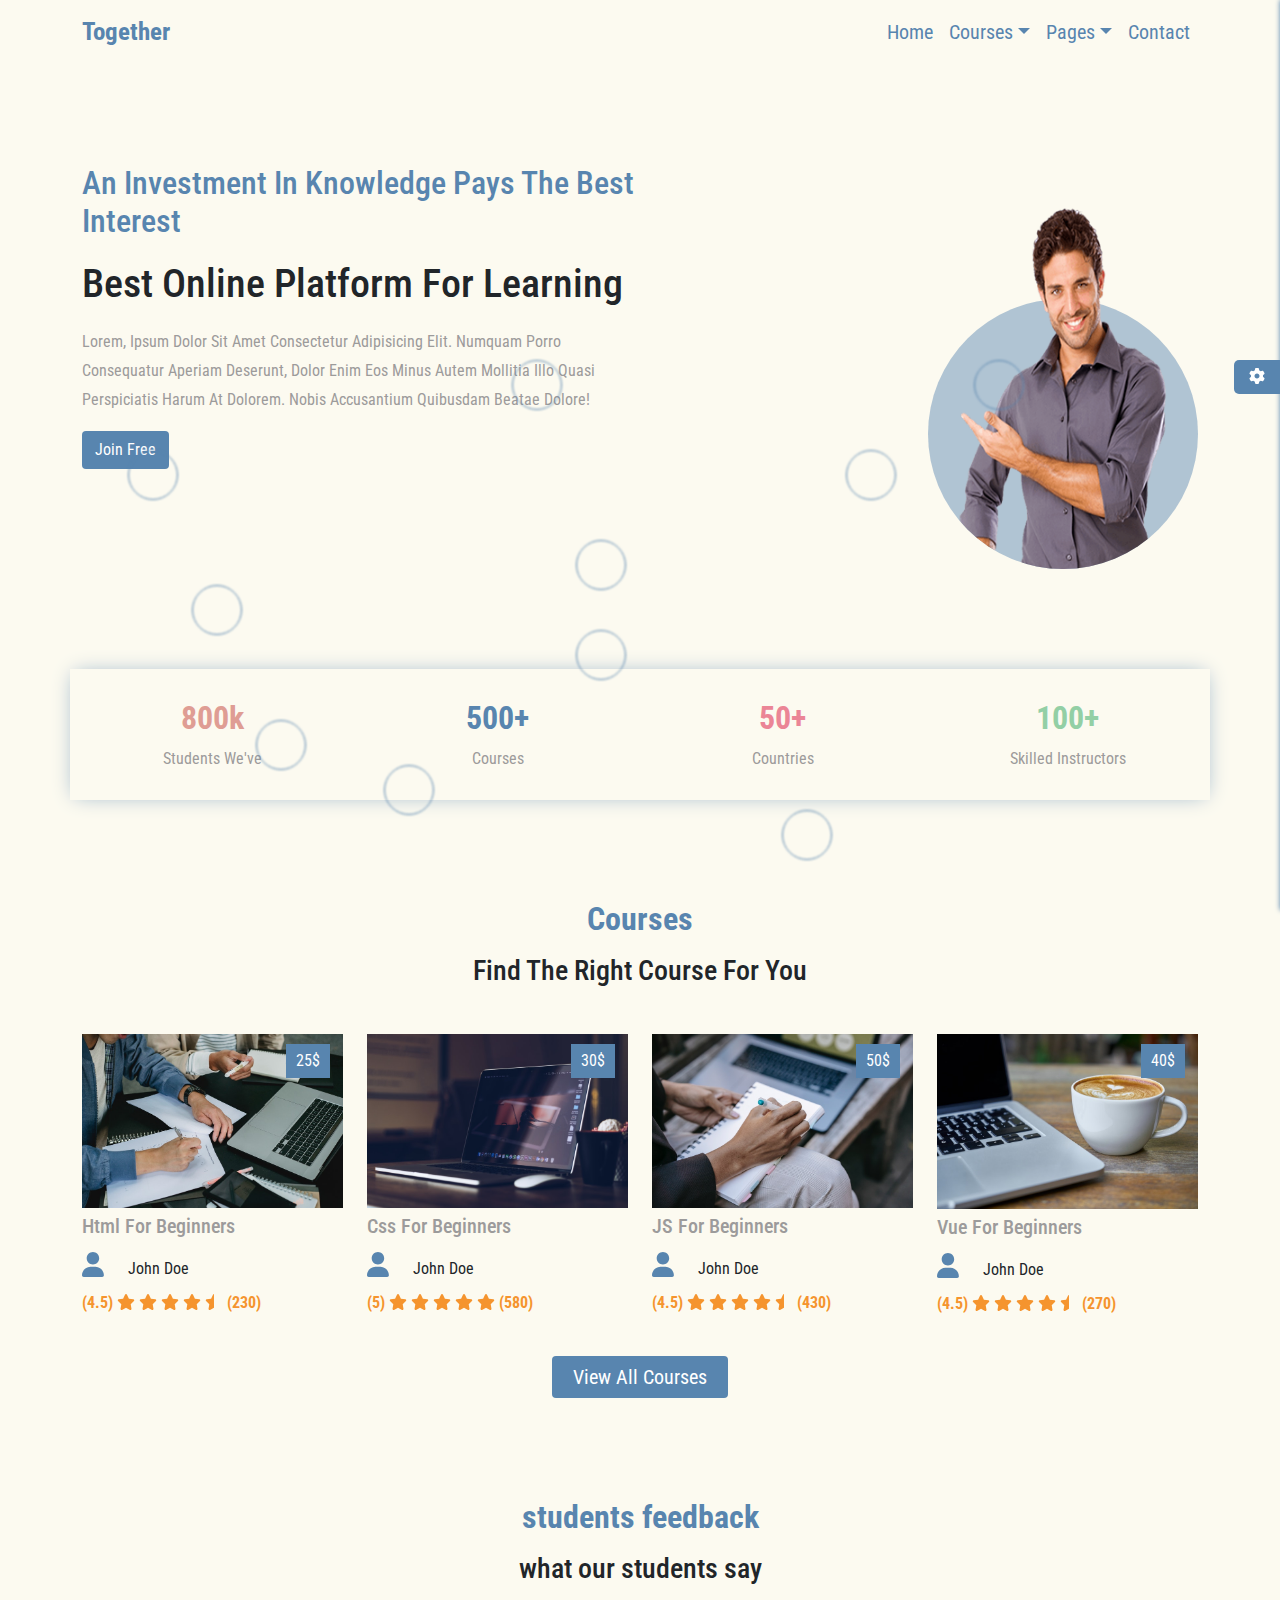
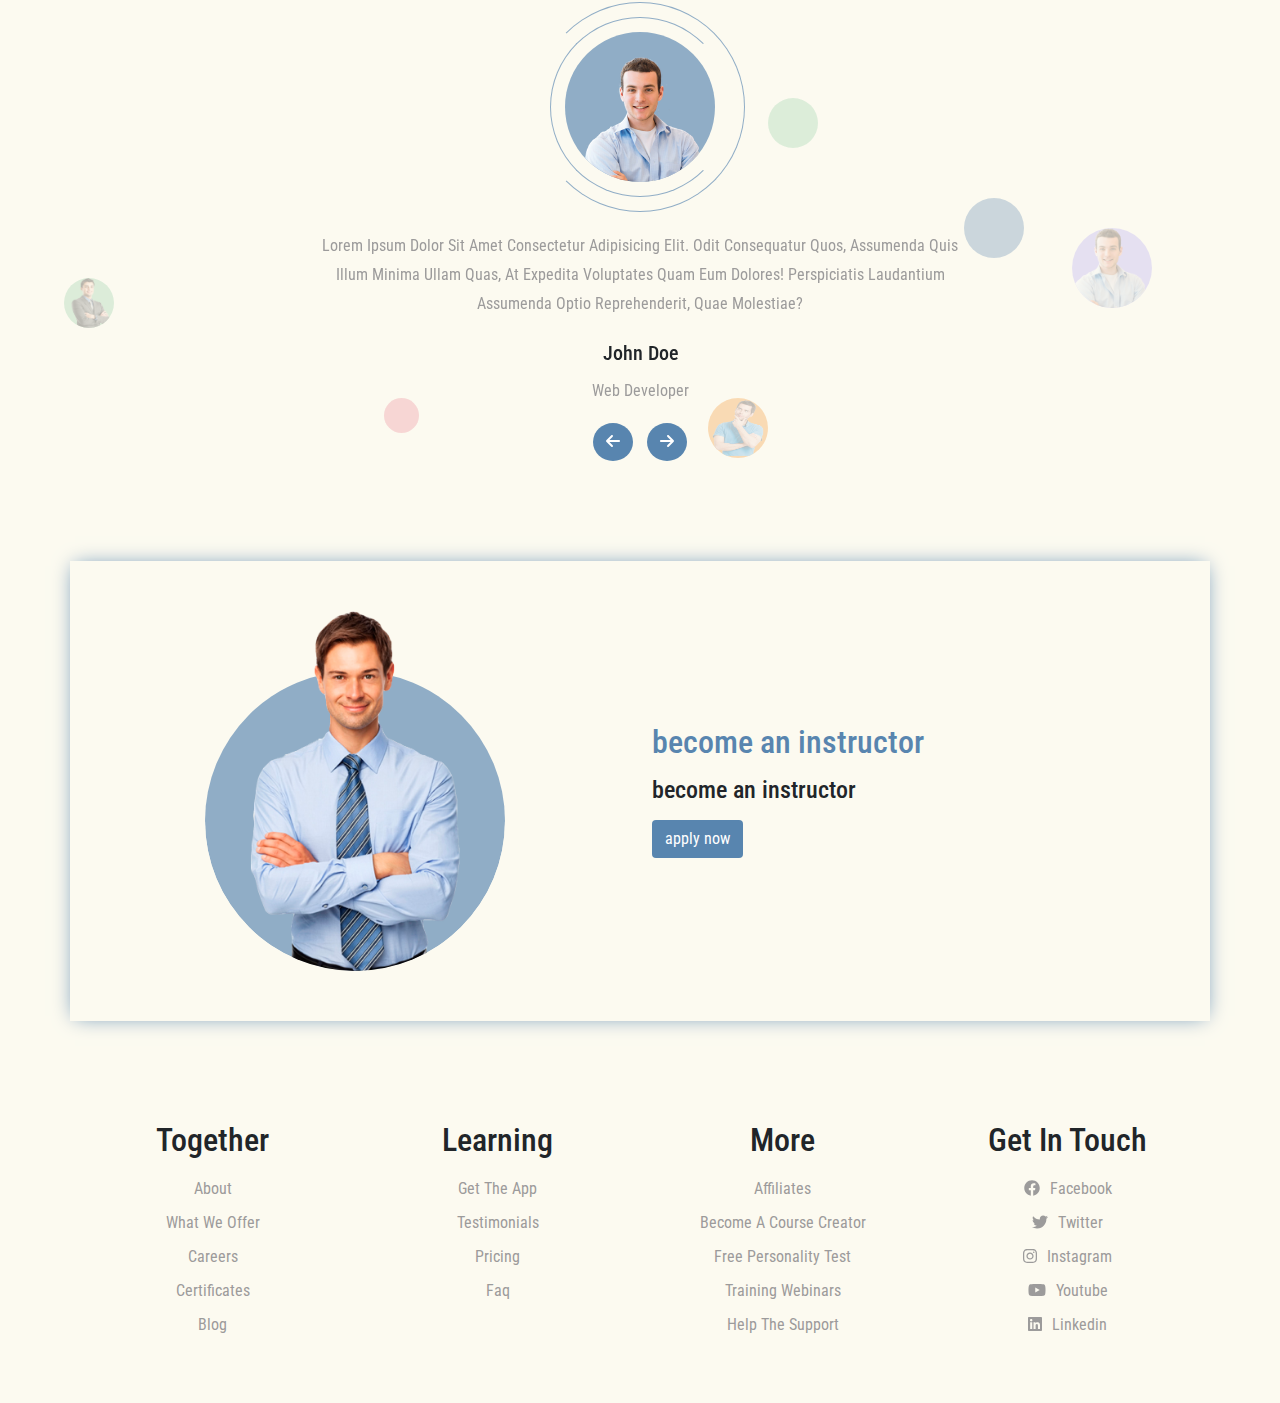
==== index.html @ 8b6f0c23 "first" ====
<!DOCTYPE html>
<html lang="en">
<head>
    <meta charset="UTF-8">
    <meta http-equiv="X-UA-Compatible" content="IE=edge">
    <meta name="viewport" content="width=device-width, initial-scale=1.0">
    <title>together</title>
    <link rel="preconnect" href="https://fonts.googleapis.com">
    <link rel="preconnect" href="https://fonts.gstatic.com" crossorigin>
    <link href="https://fonts.googleapis.com/css2?family=Roboto+Condensed:wght@300;400;700&display=swap" rel="stylesheet">    <link rel="stylesheet" href="css/all.min.css">
    <link rel="stylesheet" href="css/bootstrap.min.css">
    <link rel="stylesheet" href="css/style.css">
</head>
<body>

    <!--page loader-->
    <div class="page-loader">
        <div class="spin-item">
            <span></span>
        </div>
    </div>

    <div class="wrapper">
        <!--start header-->
        <header>
            
            <nav class="navbar navbar-expand-lg">
                <div class="container">
                    <a class="navbar-brand" href="index.html">together</a>
                    <button class="navbar-toggler" type="button" data-bs-toggle="collapse" data-bs-target="#navbarSupportedContent" aria-controls="navbarSupportedContent" aria-expanded="false" aria-label="Toggle navigation">
                        <i class="fa-solid fa-bars"></i>
                    </button>
                    <div class="collapse navbar-collapse " id="navbarSupportedContent">
                        <ul class="navbar-nav">
                            <li class="nav-item"><a href="index.html" class="nav-link">home</a></li>
                            <li class="nav-item dropdown">
                                <a class="nav-link dropdown-toggle" data-bs-toggle="dropdown" href="#" role="button" aria-expanded="false">courses</a>
                                <ul class="dropdown-menu">
                                    <li><a class="dropdown-item" href="html/courses.html">courses</a></li>
                                    <li><a class="dropdown-item" href="html/coursedetails.html">course details</a></li>
                                </ul>
                            </li>
                            <li class="nav-item dropdown">
                                <a class="nav-link dropdown-toggle" data-bs-toggle="dropdown" href="#" role="button" aria-expanded="false">pages</a>
                                <ul class="dropdown-menu">
                                    <li><a class="dropdown-item" href="html/login.html">log in</a></li>
                                    <li><a class="dropdown-item" href="html/signup.html">sign up</a></li>
                                </ul>
                            </li>
                            <li class="nav-item"><a href="html/contact.html" class="nav-link">contact</a></li>
                        </ul>
                    </div>
                </div>    
            </nav>
        </header>
        <!--end header-->


        <!-- start banner -->
        <section class="banner">
            <section class="bubbles">
                <div class="bubble-item"></div>
                <div class="bubble-item"></div>
                <div class="bubble-item"></div>
                <div class="bubble-item"></div>
                <div class="bubble-item"></div>
                <div class="bubble-item"></div>
                <div class="bubble-item"></div>
                <div class="bubble-item"></div>
                <div class="bubble-item"></div>
                <div class="bubble-item"></div>
            </section>
            <div class="container">
                <div class="row">
                    <div class="banner-text col-md-6 text-capitalize">
                        <h2>an investment in knowledge pays the best interest</h2>
                        <h1>best online platform for learning</h1>
                        <p>Lorem, ipsum dolor sit amet consectetur adipisicing elit. Numquam porro consequatur aperiam deserunt, dolor enim eos minus autem mollitia illo quasi perspiciatis harum at dolorem. Nobis accusantium quibusdam beatae dolore!</p>
                        <a href="#" class="btn">join free</a>
                    </div>
                    <div class="banner-img col-md-6">
                        <div class="inner-img">
                            <img src="images/man.png" alt="man">
                        </div>  
                    </div>
                </div>
            </div>
        </section>
        <!-- end banner -->

        <!-- start facts -->
        <section class="facts">
            <div class="container">
                <div class="row facts-box box">
                    <div class="facts-item col-md-3 col-sm-6">
                        <h2>800k</h2>
                        <p>students we've</p>
                    </div>
                    <div class="facts-item col-md-3 col-sm-6">
                        <h2>500+</h2>
                        <p>courses</p>
                    </div>
                    <div class="facts-item col-md-3 col-sm-6">
                        <h2>50+</h2>
                        <p>countries</p>
                    </div>
                    <div class="facts-item col-md-3 col-sm-6">
                        <h2>100+</h2>
                        <p>skilled instructors</p>
                    </div>
                </div>
            </div>
        </section>    
        <!-- start facts -->


        <!--start courses-->
        <section class="courses">
            <div class="container">
                <div class="row section-head justify-content-center text-center">
                    <div class="col-md-8">
                        <h2>courses</h2>
                        <h3>find the right course for you</h3>
                    </div>
                </div>
                <div class="row courses-details">
                    <div class="course-item col-md-3 col-sm-6">
                        <div class="course-img">
                            <img src="images/course1.jpg" alt="course1">
                            <div class="overlay">
                                <a href="html/coursedetails.html">view course</a>
                            </div>
                        </div>
                        <h4>html for beginners</h4>
                        <div class="user">
                            <i class="fa-solid fa-user"></i>
                            <span>john doe</span>
                        </div>
                        <div class="review">
                            <span>(4.5)</span>
                            <i class="fa-solid fa-star"></i>
                            <i class="fa-solid fa-star"></i>
                            <i class="fa-solid fa-star"></i>
                            <i class="fa-solid fa-star"></i>
                            <i class="fa-solid fa-star-half"></i>
                            <span>(230)</span>
                        </div>
                        <div class="price">25$</div>
                        
                    </div>
                    

                    <div class="course-item col-md-3 col-sm-6">
                        <div class="course-img">
                            <img src="images/course2.jpg" alt="course2">
                            <div class="overlay">
                                <a href="html/coursedetails.html">view course</a>
                            </div>
                        </div>
                        <h4>css for beginners</h4>
                        <div class="user">
                            <i class="fa-solid fa-user"></i>
                            <span>john doe</span>
                        </div>
                        <div class="review">
                            <span>(5)</span>
                            <i class="fa-solid fa-star"></i>
                            <i class="fa-solid fa-star"></i>
                            <i class="fa-solid fa-star"></i>
                            <i class="fa-solid fa-star"></i>
                            <i class="fa-solid fa-star"></i>
                            <span>(580)</span>
                        </div>
                        <div class="price">30$</div>
                    </div>

                    <div class="course-item col-md-3 col-sm-6">
                        <div class="course-img">
                            <img src="images/course3.jpg" alt="course3">
                            <div class="overlay">
                                <a href="html/coursedetails.html">view course</a>
                            </div>
                        </div>
                        <h4>JS for beginners</h4>
                        <div class="user">
                            <i class="fa-solid fa-user"></i>
                            <span>john doe</span>
                        </div>
                        <div class="review">
                            <span>(4.5)</span>
                            <i class="fa-solid fa-star"></i>
                            <i class="fa-solid fa-star"></i>
                            <i class="fa-solid fa-star"></i>
                            <i class="fa-solid fa-star"></i>
                            <i class="fa-solid fa-star-half"></i>
                            <span>(430)</span>
                        </div>
                        <div class="price">50$</div>
                    </div>

                    <div class="course-item col-md-3 col-sm-6">
                        <div class="course-img">
                            <img src="images/course4.jpg" alt="course4">
                            <div class="overlay">
                                <a href="html/coursedetails.html">view course</a>
                            </div>
                        </div>
                        <h4>vue for beginners</h4>
                        <div class="user">
                            <i class="fa-solid fa-user"></i>
                            <span>john doe</span>
                        </div>
                        <div class="review">
                            <span>(4.5)</span>
                            <i class="fa-solid fa-star"></i>
                            <i class="fa-solid fa-star"></i>
                            <i class="fa-solid fa-star"></i>
                            <i class="fa-solid fa-star"></i>
                            <i class="fa-solid fa-star-half"></i>
                            <span>(270)</span>
                        </div>
                        <div class="price">40$</div>
                    </div>
                </div>
                <a href="html/coursedetails.html" class="btn btn-course">view all courses</a>
            </div>
        </section>
        <!-- end courses -->

        <!-- start testimonials -->
        <section class="testimonials">
            <div class="container">
                
                <div class="circle-effect">
                    <span></span>
                    <span></span>
                    <span></span>
                </div>
                <div class="img-circle-effect">
                    <img src="images/testi1.png" alt="man">
                    <img src="images/testi2.png" alt="man">
                    <img src="images/testi3.png" alt="man">
                </div>

                <div class="row section-head justify-content-center text-center">
                    <div class="col-md-8 "></div>
                    <h2>students feedback</h2>
                    <h3>what our students say</h3>
                </div>
                <div class="row justify-content-center testi-img">
                    <div class="col-md-8 col-lg-6 img-box">
                        <img src="images/testi1.png" alt="man">
                    </div>
                </div>

                <div class="row justify-content-center text-center">
                    <div class="col-md-7">
                            <div id="carousel-testi" class="carousel slide" data-bs-ride="carousel">
                                <div class="carousel-inner">
                                    <div class="carousel-item active" data-testi-img="images/testi1.png">
                                        <p>Lorem ipsum dolor sit amet consectetur adipisicing elit. Odit consequatur quos, assumenda quis illum minima ullam quas, at expedita voluptates quam eum dolores! Perspiciatis laudantium assumenda optio reprehenderit, quae molestiae?</p>
                                        <h5>john doe</h5>
                                        <span>web developer</span>
                                    </div>
                                    <div class="carousel-item" data-testi-img="images/testi2.png">
                                        <p>Lorem ipsum dolor sit amet consectetur adipisicing elit. Odit consequatur quos, assumenda quis illum minima ullam quas, at expedita voluptates quam eum dolores! Perspiciatis laudantium assumenda optio reprehenderit, quae molestiae?</p>
                                        <h5>mark ray</h5>
                                        <span>web designer</span>
                                    </div>
                                    <div class="carousel-item" data-testi-img="images/testi3.png">
                                        <p>Lorem ipsum dolor sit amet consectetur adipisicing elit. Odit consequatur quos, assumenda quis illum minima ullam quas, at expedita voluptates quam eum dolores! Perspiciatis laudantium assumenda optio reprehenderit, quae molestiae?</p>
                                        <h5>jack dor</h5>
                                        <span>back end</span>
                                    </div>
                                </div>
                                <button class="carousel-left btn" type="button" data-bs-target="#carousel-testi" data-bs-slide="prev">
                                    <i class="fa-solid fa-arrow-left"></i>
                                </button>
                                <button class="carousel-right btn" type="button" data-bs-target="#carousel-testi" data-bs-slide="next">
                                    <i class="fa-solid fa-arrow-right"></i>
                                </button>
                            </div>
                        </div>
                    </div>
                
                </div>
            
        </section>
        <!-- end testimonials -->

        <!-- start insstructor -->
        <section class="instructor">
            <div class="container">
                <div class="row become-inst box align-items-center">
                    <div class="col-md-6 col-sm-12 img-circle-effect d-flex justify-content-center">
                        <div class="img-box">
                            <img src="images/instructor.png" alt="man">
                        </div>
                    </div>
                    <div class="col-md-6 col-sm-12 inst-det">
                        <h2>become an instructor</h2>
                        <h4>become an instructor</h4>
                        <a href="#" class="btn">apply now</a>
                    </div>
                </div>
            </div>
        </section>
        <!-- end instructor -->

        <!-- start footer-->
        <footer>
            <div class="container">
                <div class="row text-center">
                    <div class="col-md-3 col-sm-6">
                        <h2>together</h2>
                        <ul>
                            <li><a href="#">about</a></li>
                            <li><a href="#">what we offer</a></li>
                            <li><a href="#">careers</a></li>
                            <li><a href="#">certificates</a></li>
                            <li><a href="#">blog</a></li>
                        </ul>
                    </div>
                    <div class="col-md-3 col-sm-6">
                        <h2>learning</h2>
                        <ul>
                            <li><a href="#">get the app</a></li>
                            <li><a href="#">testimonials</a></li>
                            <li><a href="#">pricing</a></li>
                            <li><a href="#">faq</a></li>
                        </ul>
                    </div>
                    <div class="col-md-3 col-sm-6">
                        <h2>more</h2>
                        <ul>
                            <li><a href="#">affiliates</a></li>
                            <li><a href="#">become a course creator</a></li>
                            <li><a href="#">free personality test</a></li>
                            <li><a href="#">training webinars</a></li>
                            <li><a href="#">help the support</a></li>
                        </ul>
                    </div>
                    <div class="col-md-3 col-sm-6">
                        <h2>get in touch</h2>
                        <ul>
                            <li><a href="#"><i class="fa-brands fa-facebook"></i>facebook</a></li>
                            <li><a href="#"><i class="fa-brands fa-twitter"></i>twitter</a></li>
                            <li><a href="#"><i class="fa-brands fa-instagram"></i>instagram</a></li>
                            <li><a href="#"><i class="fa-brands fa-youtube"></i>youtube</a></li>
                            <li><a href="#"><i class="fa-brands fa-linkedin"></i>linkedin</a></li>
                        </ul>
                        </div>
                </div>
            </div>
        </footer>
        <!-- end footer -->

        <!-- start switcher -->
        <section class="switcher text-capitalize">
            <div class="switcher-icon">
                <i class="fa-solid fa-gear"></i>
            </div>
            <h2>style switcher</h2>
            <div class="theme-colors">
                <h5>theme colors</h5>
                <div class="colors">
                    <button type="button" data-color="#5885af" data-hovercolor="#90adc6" class="color1 theme-color-item"></button>
                    <button type="button" data-color="#df9d94" data-hovercolor="#e7aea6" class="color2 theme-color-item"></button>
                    <button type="button" data-color="#07BB9C" data-hovercolor="#b3f1c6" class="color3 theme-color-item"></button>
                    <button type="button" data-color="#A58CB3" data-hovercolor="#c5b0d1" class="color4 theme-color-item"></button>
                </div>
            </div>
            <div class="switcher-item">
                <div class="form-check form-switch darkmode">
                    <input class="form-check-input check-dark" type="checkbox" role="switch" id="dark-mode">
                    <label class="form-check-label" for="dark-mode">dark mode</label>
                </div>
            </div>
            <div class="switcher-item">
                <div class="form-check form-switch glasseffect">
                    <input class="form-check-input check-glass" type="checkbox" role="switch" id="glass-effect">
                    <label class="form-check-label" for="glass-effect">glass effect</label>
                </div>
            </div>
        </section>
        <!-- end switcher -->
    </div>
    <script src="js/all.min.js"></script>
    <script src="js/bootstrap.bundle.min.js"></script>
    <script src="js/main.js"></script>
</body>
</html>
---- css/style.css ----
:root {
    --main-color: #5885af;
    --hover-color: #90adc6;
    --gray-color: rgb(156, 155, 155);
}
* {
    transition: all 0.1s ease;
}
body {
    font-family: "Roboto Condensed", sans-serif;
    font-size: 16px;
    background-color: #fcfaf0;
    max-width: 100vw;
}
input {
    caret-color: var(--main-color);
}
img {
    max-width: 100%;
}
::selection {
    background-color: var(--main-color);
    color: #fff;
}
h1,
h1,
h3,
h4,
h5,
h6,
p {
    line-height: 1.8;
}
/*  header  */
header .navbar-toggler {
    color: var(--main-color);
}

header .navbar .navbar-brand {
    font-weight: bold;
    text-transform: uppercase;
    font-size: 25px !important;
}

header .navbar .container a {
    color: var(--main-color);
    text-transform: capitalize;
    font-size: 20px;
}

header .navbar .container a:hover {
    color: var(--hover-color);
}
header .navbar-collapse .dropdown-menu {
    background-color: inherit;
}
.navbar-collapse {
    flex-grow: unset;
}
header .navbar-collapse .dropdown-menu li a:hover {
    background-color: var(--main-color);
    color: #fff;
}
@media (max-width: 991px) {
    header .navbar-collapse {
        background-color: inherit;
        padding: 10px;
        box-shadow: 0 0 20px -5px var(--main-color);
    }
    header .navbar-collapse .dropdown-menu {
        background-color: inherit;
    }
    header .navbar-collapse .dropdown-menu li a:hover {
        background-color: var(--main-color);
        color: #fff;
    }
}

/* banner */
.banner {
    margin: 100px 0;
}
.banner .row {
    --bs-gutter-x: 0;
}
.banner .banner-text h2 {
    color: var(--main-color);
}
.banner .banner-text p {
    color: var(--gray-color);
}
.banner .banner-text a {
    background-color: var(--main-color);
    color: #fff;
}
.banner .banner-text a:hover {
    background-color: var(--hover-color);
}
.banner .banner-img {
    position: relative;
    z-index: 1;
    display: flex;
    justify-content: flex-end;
}
.banner .banner-img .inner-img {
    width: 270px;
    border-radius: 0 0 135px 135px;
    overflow: hidden;
    text-align: center;
}
.banner .banner-img .inner-img img {
    position: relative;
    z-index: 1;
    top: 10px;
}
.banner .banner-img::after {
    content: "";
    width: 270px;
    height: 270px;
    background-color: var(--hover-color);
    border-radius: 50%;
    position: absolute;
    right: 0;
    bottom: 0;
    opacity: 0.7;
}

@media (max-width: 767px) {
    .banner {
        margin-top: 50px;
        text-align: center;
    }
    .banner .banner-img {
        justify-content: center;
    }
    .banner .banner-img::after {
        right: unset;
        left: 50%;
        transform: translateX(-50%);
    }
}

/* facts */
.facts {
    margin: 50px 0;
}
.facts .facts-box {
    background-color: transparent;
    text-align: center;
    padding: 30px 0 10px 0;
    text-transform: capitalize;
    box-shadow: 0 0 20px -5px var(--hover-color);
    max-width: 100vw;
}
.facts .facts-item h2 {
    font-weight: bold;
}

.facts .facts-item:first-child h2 {
    color: #df9d94;
}
.facts .facts-item:nth-child(2) h2 {
    color: #5885af;
}
.facts .facts-item:nth-child(3) h2 {
    color: #eb8596;
}
.facts .facts-item:nth-child(4) h2 {
    color: #93cfa5;
}
.facts .facts-item p {
    color: var(--gray-color);
}

/* courses */
.courses {
    margin: 100px 0;
    text-transform: capitalize;
}
.section-head h2 {
    color: var(--main-color);
    font-weight: bold;
}
.section-head {
    margin-bottom: 30px;
}
.courses .btn-course {
    background-color: var(--main-color);
    color: #fff;
    display: block;
    width: fit-content;
    margin: auto;
    margin-top: 20px;
    padding: 5px 20px;
    font-size: 20px;
}
.courses .btn-course:hover {
    background-color: var(--hover-color);
}
.courses .course-item {
    margin-bottom: 20px;
    position: relative;
}
.courses .course-item .course-img {
    position: relative;
    cursor: pointer;
}
.courses .course-item .course-img .overlay {
    position: absolute;
    top: 0;
    left: 0;
    background-color: rgba(0, 0, 0, 0.7);
    width: 100%;
    height: 100%;

    display: none;
}
.courses .course-item:hover .overlay {
    display: flex;
    justify-content: center;
    align-items: center;
    color: red;
}
.courses .course-item .course-img .overlay a {
    background-color: #fff;
    opacity: 0.6;
    padding: 5px 10px;
    color: var(--main-color);
    text-decoration: none;
    border-radius: 5px;
}
.courses .course-item .course-img .overlay a:hover {
    background-color: var(--main-color);
    color: #fff;
}
.courses .course-item h4 {
    color: var(--gray-color);
    font-size: 20px;
}
.courses .course-item .user {
    margin-bottom: 10px;
}
.courses .course-item .user svg {
    color: var(--main-color);
    font-size: 25px;
}
.courses .course-item .user span {
    margin-left: 20px !important;
}
.courses .course-item .review {
    color: #f5942e;
}
.courses .course-item .review span {
    font-weight: bold;
}
.courses .course-item .price {
    position: absolute;
    top: 10px;
    right: 25px;
    background-color: var(--main-color);
    color: #fff;
    padding: 5px 10px;
}
@media (max-width: 767px) {
    .courses .course-item {
        text-align: center;
    }
}

/* testimonials */
.testimonials {
    margin-bottom: 50px;
    position: relative;
}

.testimonials .circle-effect span:nth-child(1) {
    position: absolute;
    width: 50px;
    height: 50px;
    border-radius: 50%;
    top: 200px;
    left: 60vw;
    background-color: #93cfa5;
    opacity: 0.3;
}
.testimonials .circle-effect span:nth-child(2) {
    position: absolute;
    width: 60px;
    height: 60px;
    border-radius: 50%;
    top: 300px;
    right: 20vw;
    background-color: #5885af;
    opacity: 0.3;
}
.testimonials .circle-effect span:nth-child(3) {
    position: absolute;
    width: 35px;
    height: 35px;
    border-radius: 50%;
    top: 500px;
    left: 30vw;
    background-color: #eb8596;
    opacity: 0.3;
}
.testimonials .img-circle-effect img:nth-child(1) {
    position: absolute;
    width: 80px;
    height: 80px;
    border-radius: 50%;
    top: 330px;
    right: 10vw;
    background-color: #b3a7f5;
    opacity: 0.3;
}
.testimonials .img-circle-effect img:nth-child(2) {
    position: absolute;
    width: 50px;
    height: 50px;
    border-radius: 50%;
    top: 380px;
    left: 5vw;
    background-color: #93cfa5;
    opacity: 0.3;
}
.testimonials .img-circle-effect img:nth-child(3) {
    position: absolute;
    width: 60px;
    height: 60px;
    border-radius: 50%;
    top: 500px;
    right: 40vw;
    background-color: #f5942e;
    opacity: 0.3;
}

.testimonials .testi-img {
    position: relative;
}
.testimonials .img-box {
    width: 150px;
    height: 150px;
    border-radius: 50%;
    overflow: hidden;
    background-color: var(--hover-color);
}
.testimonials .img-box img {
    position: relative;
    top: 25px;
    left: 7px;
}

.testimonials .img-box::before {
    content: "";
    width: 180px;
    height: 180px;
    position: absolute;
    top: -15px;
    left: 50%;
    transform: translatex(-50%);
    border: 1px solid var(--hover-color);
    z-index: 1;
    border-radius: 50%;
    border-right-color: transparent;
}
.testimonials .img-box::after {
    content: "";
    width: 210px;
    height: 210px;
    position: absolute;
    top: -30px;
    left: 50%;
    transform: translatex(-50%);
    border: 1px solid var(--hover-color);
    z-index: 1;
    border-radius: 50%;
    border-left-color: transparent;
}
.testimonials #carousel-testi {
    margin-top: 50px;
    text-transform: capitalize;
}
.testimonials #carousel-testi p,
.testimonials #carousel-testi span {
    color: var(--gray-color);
}
.testimonials .carousel-left,
.testimonials .carousel-right {
    background-color: var(--main-color);
    color: #fff;
    border-radius: 50%;
    margin-top: 20px;
}
.testimonials .carousel-left {
    margin-right: 5px;
}
.testimonials .carousel-right {
    margin-left: 5px;
}

/* instructor */
.instructor {
    margin-top: 100px;
}
.instructor .become-inst {
    background-color: transparent;
    padding: 50px 0;
    box-shadow: 0 0 20px -5px var(--main-color);
}
.instructor .become-inst .img-box {
    width: 300px;
    border-radius: 0 0 150px 150px;
    overflow: hidden;
    position: relative;
}
.instructor .become-inst .img-box::before {
    content: "";
    position: absolute;
    bottom: 0;
    left: 0;
    width: 300px;
    height: 300px;
    border-radius: 50%;
    background-color: var(--hover-color);
    z-index: 1;
}
.instructor .become-inst .img-box img {
    position: relative;
    z-index: 1;
    width: 210px;
    left: 50%;
    transform: translateX(-50%);
}
.instructor .become-inst h2 {
    color: var(--main-color);
}
.instructor .become-inst a {
    background-color: var(--main-color);
    color: #fff;
}
.instructor .become-inst a:hover {
    background-color: var(--hover-color);
}
@media (max-width: 767px) {
    .inst-det {
        text-align: center;
        margin-top: 20px;
    }
}

/* footer */
footer {
    margin: 100px 0 50px 0;
    text-transform: capitalize;
}
footer ul {
    padding-left: 0;
    display: flex;
    align-items: center;
    flex-direction: column;
}
footer ul li {
    list-style: none;
    margin-top: 10px;
}
footer a {
    text-decoration: none;
    color: var(--gray-color);

    position: relative;
}

footer a:hover {
    color: var(--main-color);
}
footer a:before {
    content: "";
    width: 0%;
    height: 1px;
    background-color: var(--main-color);
    position: absolute;
    bottom: 0;
    left: 0;
    transition: width 0.3s ease;
}
footer a:hover::before {
    width: 100%;
}

footer a svg {
    margin-right: 10px;
}

/* courses page */
.breadcrumb {
    margin-top: 20px;
}
.breadcrumb .breadcrumb-item:first-child a,
.breadcrumb .breadcrumb-item:nth-child(2) a {
    text-decoration: none;
    color: var(--main-color);
    font-weight: bold;
}

nav .nav-tabs {
    border-bottom: none;
}
nav .nav-tabs .nav-link.active {
    background-color: var(--main-color);
    color: #fff;
    border-color: var(--gray-color);
}
nav .nav-tabs .nav-link {
    border-radius: 5px;
    color: inherit;
}

.courses-page .courses {
    margin: 50px 0;
}

.pagination-section .pagination {
    color: var(--main-color);
}
.pagination-section .pagination .page-link {
    color: var(--main-color);
}

/* course details page */

.course-details-page .accordion-item h3 {
    margin-left: 20px;
    padding-top: 20px;
}
.course-details-page .course-head,
.course-details-page .aside,
.course-details-page .accordion,
.course-details-page .course-description,
.course-details-page .instructor,
.course-details-page .reviews,
.login .login-box,
.signup .signup-box,
.contact .contact-box {
    background-color: transparent;
    padding: 20px;
    margin-top: 20px;
    border-radius: 5px;
    box-shadow: 0 0 20px -5px var(--main-color);
}
@media (max-width: 767px) {
    .course-details-page .course-head,
    .course-details-page .aside,
    .course-details-page .course-description,
    .course-details-page .instructor,
    .course-details-page .reviews {
        text-align: center;
    }

    nav .nav-tabs {
        font-size: 15px;
        justify-content: center;
    }
    nav .nav-tabs .nav-link {
        padding: 5px;
    }
}
.course-details-page .course-head > div {
    margin-top: 10px;
}
.course-details-page .course-tabs .tab-content {
    margin-top: 20px;
}
.course-details-page .accordion-item,
.course-details-page .accordion-button,
.course-details-page .accordion-button:focus-visible,
.course-details-page .accordion-button svg {
    background-color: inherit;
    color: inherit;
}
.course-details-page .course-description p {
    color: var(--gray-color);
}
.course-details-page .course-tabs {
    margin: 20px 0;
}
.course-details-page .review {
    color: #f5942e;
}

.course-details-page .review span:last-child {
    color: var(--gray-color);
}
.course-details-page .created span:last-child {
    color: var(--main-color);
}
.course-details-page .accordion-item .accordion-button {
    position: relative;
    text-transform: capitalize;
    transition: all 0.5s ease-in-out;
}
.course-details-page .accordion-item .accordion-button::after {
    content: unset;
}
.course-details-page .accordion-item .accordion-button.collapsed::before {
    transform: none;
}
.course-details-page .accordion-item .accordion-button::before {
    content: "\f107";
    position: absolute;
    font-family: "Font Awesome 5 Free";
    font-weight: 900;
    top: 15px;
    right: 5px;
    transform: rotate(180deg);
    transition: all 0.3s ease-in-out;
}

.course-details-page .accordion-item .accordion-button span {
    position: absolute;
    top: 15px;
    right: 50px;
}
.course-details-page .accordion-item .accordion-button:focus {
    box-shadow: none;
    background-color: inherit;
    color: var(--main-color);
}
.course-details-page .accordion-item .accordion-body {
    color: var(--gray-color);
}
.course-details-page .accordion-item .accordion-body svg {
    color: var(--main-color);
    margin-right: 10px;
}
.course-details-page .accordion-item .accordion-body ul li {
    list-style: none;
    position: relative;
}
.course-details-page .accordion-item .accordion-body ul li span {
    position: absolute;
    top: 0;
    right: 20px;
}

.course-details-page .instructor h3 {
    margin-bottom: 20px;
}
.course-details-page .instructor .user-icon {
    background-color: var(--main-color);
    width: 120px;
    height: 120px;
    border-radius: 50%;
    display: flex;
    justify-content: center;
    align-items: center;
}
.course-details-page .instructor .user-icon svg {
    font-size: 60px;
    color: #fff;
}
.course-details-page .instructor .ins-details h5 span {
    color: var(--gray-color);
    font-size: 15px;
}
.course-details-page .instructor .ins-details ul {
    margin: 0;
    padding: 0;
}
.course-details-page .instructor .ins-details ul li {
    list-style: none;
}
.course-details-page .instructor .ins-details ul li svg {
    color: var(--main-color);
    margin-right: 10px;
}
.course-details-page .instructor p {
    color: var(--gray-color);
    margin-top: 30px;
}
.course-details-page .reviews h2 {
    margin-bottom: 20px;
}
.course-details-page .reviews h3 {
    font-weight: bold;
}
.course-details-page .reviews .progress {
    padding: 0;
}
.course-details-page .reviews .progress .progress-bar {
    background-color: var(--main-color);
}
.course-details-page .reviews .all-rate svg {
    color: #f5942e;
}
.course-details-page .reviews .bars {
    margin-bottom: 50px;
}
.course-details-page .reviews .bars span:first-child {
    color: #f5942e;
}
.course-details-page .reviews .all-rate span:last-child {
    color: var(--gray-color);
}
.course-details-page .reviews .review-details:first-child {
    margin-top: 50px;
}
.course-details-page .reviews .review-details .review-user {
    width: 70px;
    height: 70px;
    border-radius: 50%;
    display: flex;
    justify-content: center;
    align-items: center;
    background-color: var(--main-color);
}
.course-details-page .reviews .review-details .review-user svg {
    color: #fff;
    font-size: 40px;
}
.course-details-page .reviews .review-details .rev-det p,
.course-details-page .reviews .review-details .rev-det span {
    color: var(--gray-color);
}
.course-details-page .reviews .review-details .rev-det svg {
    color: #f5942e;
}
.course-details-page .reviews .btn {
    background-color: var(--main-color);
    color: #fff;
    font-weight: bold;
    width: fit-content;
    padding: 5px 40px;
    margin-top: 30px;
}
.course-details-page .aside {
    height: fit-content;
}
.course-details-page .aside .aside-img {
    border-radius: 5px;
    overflow: hidden;
    cursor: pointer;
    position: relative;
    text-align: center;
    z-index: 1;
}
.course-details-page .aside .aside-img::before {
    content: "";
    width: 100%;
    height: 100%;
    position: absolute;
    top: 0;
    left: 0;
    z-index: 2;
    background-color: rgba(0, 0, 0, 0.5);
}
.course-details-page .aside .aside-img svg {
    position: absolute;
    top: 40%;
    left: 50%;
    transform: translate(-50%, -50%);
    z-index: 3;
    color: var(--main-color);
    font-size: 40px;
}
.course-details-page .aside .aside-img p {
    position: absolute;
    top: 70%;
    left: 50%;
    transform: translate(-50%, -50%);
    z-index: 3;
    color: #fff;
}
.course-details-page .aside .price {
    margin-top: 20px;
}
.course-details-page .aside .price span:first-child {
    text-decoration: line-through;
    font-size: 13px;
    margin-right: 10px;
}
.course-details-page .aside .price span:nth-child(2) {
    font-size: 20px;
    font-weight: bold;
    margin-right: 10px;
}
.course-details-page .aside .price span:last-child {
    font-size: 15px;
    color: var(--main-color);
}
.course-details-page .aside .course-features {
    padding-left: 0;
}
.course-details-page .aside .course-features li {
    list-style: none;
    padding-left: 20px;
    position: relative;
}
.course-details-page .aside .course-features li::before {
    content: "";
    width: 7px;
    height: 7px;
    position: absolute;
    top: 10px;
    left: 5px;
    background-color: var(--main-color);
    border-radius: 50%;
}
.course-details-page .aside a {
    background-color: var(--main-color);
    color: #fff;
    font-weight: bold;
    padding: 5px 20px;
}
.course-details-page .aside a:hover {
    background-color: var(--hover-color);
}
#videoModal .modal-body {
    padding: 0;
    position: relative;
}
#videoModal .btn-close {
    width: 20px;
    height: 20px;
    background-color: var(--main-color);
    border-radius: 50%;
    position: absolute;
    top: -14px;
    right: -13px;
    z-index: 1;
    background-image: none;
    opacity: 1;
}
#videoModal .btn-close:hover {
    background-color: var(--hover-color);
}
#videoModal .btn-close svg {
    color: #fff;
}

@media (max-width: 767px) {
    .course-details-page .aside .course-features li::before {
        top: 10px;
        left: calc(50% - 70px);
    }
    .course-details-page .instructor .user-icon,
    .course-details-page .reviews .review-details .review-user,
    .course-details-page .reviews .btn {
        position: relative;
        left: 50%;
        transform: translateX(-50%);
    }
}
/* login  -  signup  -  contact  */
.login .login-box input,
.signup .signup-box input,
.contact .contact-box input {
    margin: 20px 0;
}
.login .login-box input:focus,
.signup .signup-box input:focus,
.contact .contact-box input:focus,
.contact .contact-box textarea:focus {
    box-shadow: none;
    border: 1px solid var(--main-color);
}
.login .login-box a,
.signup .signup-box a {
    text-decoration: none;
    color: var(--main-color);
}
.login .login-box p,
.signup .signup-box p {
    color: var(--gray-color);
}
.signup .signup-box button,
.contact .contact-box button {
    background-color: var(--main-color);
    color: #fff;
    font-weight: bold;
    width: 100%;
    margin-top: 20px;
}
.signup .signup-box button:hover,
.contact .contact-box button:hover {
    background-color: var(--hover-color);
}

.contact .get-touch {
    margin-top: 20px;
}
.contact .get-touch .contact-item {
    margin-top: 20px;
}
.contact .get-touch .contact-item svg {
    color: var(--main-color);
    font-size: 25px;
}
.contact .get-touch .contact-item h5 {
    margin-bottom: 0;
}
.contact .get-touch .contact-item span {
    color: var(--gray-color);
}
@media (max-width: 767px) {
    .contact .get-touch {
        text-align: center;
    }
}

/* switcher */
.switcher {
    position: fixed;
    width: 30vw;
    height: 100vh;
    background-color: #fff;
    top: 0;
    right: -30vw;
    z-index: 3;
    box-shadow: 5px 5px 5px 5px var(--main-color);
    padding: 20px;
    transition: all 0.5s ease-in-out;
}
@media (max-width: 767px) {
    .switcher {
        width: 70vw;
        right: -70vw;
    }
    .switcher .switcher-icon {
        right: 70vw !important;
    }
}
.switcher.open {
    right: 0;
}
.switcher .switcher-icon {
    position: absolute;
    top: 40vh;
    right: 30vw;
    z-index: 5;
    background-color: var(--main-color);
    color: #fff;
    padding: 5px 15px;
    border-radius: 5px 0 0 5px;
    cursor: pointer;
}
.switcher h2 {
    margin-bottom: 30px;
}
.switcher .theme-colors button {
    width: 30px;
    height: 30px;
    border-radius: 50%;
    border: none;
}
.switcher .theme-colors button.active {
    border: 2px solid var(--hover-color);
}
.switcher .theme-colors .color1 {
    background-color: #5885af;
}
.switcher .theme-colors .color2 {
    background-color: #df9d94;
}
.switcher .theme-colors .color3 {
    background-color: #93cfa5;
}
.switcher .theme-colors .color4 {
    background-color: #a58cb3;
}
.switcher .switcher-item .darkmode {
    margin-top: 40px;
    cursor: pointer;
}
.switcher .switcher-item .glasseffect {
    margin-top: 20px;
}
.switcher .switcher-item .darkmode input,
.switcher .switcher-item .glasseffect input {
    height: 20px;
    width: 40px;
    cursor: pointer;
}
.switcher .switcher-item .darkmode label,
.switcher .switcher-item .glasseffect label {
    margin-left: 10px;
    margin-top: 2px;
}
.dark-ground {
    background-color: #303437 !important;
    color: #fff;
}

/* glass effect */
body.glass-effect {
    background-attachment: fixed;
    padding: 40px 0;
    position: relative;
    background-image: linear-gradient(
        to right,
        var(--main-color),
        var(--gray-color)
    );
}
body.glass-effect::before {
    content: "";
    position: absolute;
    top: 0;
    left: 0;
    width: 100%;
    height: 100%;
    opacity: 0.5;
    background-color: inherit;
}
body.glass-effect::after {
    content: "";
    top: 0;
    left: 0;
    position: fixed;
    width: 100%;
    height: 100%;
    background-color: #fff;
    opacity: 0.3;
    z-index: -3;
}
.wrapper.glass-effect {
    width: 90%;
    margin: auto;
    box-shadow: 0 0 20px -5px var(--hover-color);
    border-radius: 10px;
    position: relative;
    background-color: rgba(255, 255, 255, 0.4);
}
.wrapper.glass-effect::before {
    content: "";
    position: absolute;
    top: 0;
    left: 0;
    width: 100%;
    height: 100%;
    opacity: 0.6;
    background-color: transparent;
    border-radius: 10px;
    z-index: -1;
    backdrop-filter: blur(5px);
    -webkit-backdrop-filter: blur(5px);
}
.switcher.glass-effect {
    background-color: rgba(49, 49, 49, 0.9) !important;
    color: #fff !important;
}

header.glass-effect::before {
    content: "";
    width: 100px;
    height: 100px;
    top: 75vh;
    left: calc(5% - 50px);
    position: fixed;
    border-radius: 50%;
    background-image: linear-gradient(
        to right bottom,
        var(--main-color),
        #f7d6d0
    );
    z-index: -2;
    opacity: 0.8;
}
header.glass-effect::after {
    content: "";
    width: 100px;
    height: 100px;
    top: 15vh;
    right: calc(5% - 50px);
    position: fixed;
    border-radius: 50%;
    background-image: linear-gradient(
        to left bottom,
        var(--main-color),
        #f7d6d0
    );
    z-index: -2;
    opacity: 0.8;
}

/* bubbles */
.bubbles .bubble-item {
    position: absolute;
    height: 50px;
    width: 50px;
    border-radius: 50%;
    border: 1px solid var(--main-color);
    filter: blur(1px);
    z-index: 10;
}
@keyframes bubble {
    0% {
        transform: translateY(0vh);
        opacity: 0;
    }
    5%,
    95% {
        opacity: 1;
    }
    100% {
        transform: translateY(-100vh);
    }
}
.bubbles {
    max-width: 100vw;
}
.bubbles .bubble-item:nth-child(1) {
    top: 60vh;
    left: 45vw;
    animation: bubble 40s linear infinite;
}
.bubbles .bubble-item:nth-child(2) {
    top: 50vh;
    right: 30vw;
    animation: bubble 30s linear infinite;
}
.bubbles .bubble-item:nth-child(3) {
    top: 40vh;
    right: 20vw;
    animation: bubble 20s linear infinite;
}
.bubbles .bubble-item:nth-child(4) {
    top: 80vh;
    left: 20vw;
    animation: bubble 15s linear infinite;
}
.bubbles .bubble-item:nth-child(5) {
    top: 40vh;
    left: 40vw;
    animation: bubble 25s linear infinite;
}
.bubbles .bubble-item:nth-child(6) {
    top: 90vh;
    right: 35vw;
    animation: bubble 24s linear infinite;
}
.bubbles .bubble-item:nth-child(7) {
    top: 65vh;
    left: 15vw;
    animation: bubble 20s linear infinite;
}
.bubbles .bubble-item:nth-child(8) {
    top: 85vh;
    left: 30vw;
    animation: bubble 15s linear infinite;
}
.bubbles .bubble-item:nth-child(9) {
    top: 50vh;
    left: 10vw;
    animation: bubble 35s linear infinite;
}
.bubbles .bubble-item:nth-child(10) {
    top: 70vh;
    left: 45vw;
    animation: bubble 25s linear infinite;
}

/*page loader*/
.page-loader {
    position: fixed;
    left: 0;
    top: 0;
    z-index: 10001;
    display: flex;
    height: 100vh;
    width: 100vw;
    background-color: #fff;
}
.page-loader.fade-out {
    opacity: 0;
    transition: all 0.5s ease;
}
.page-loader .spin-item {
    width: 50px;
    height: 50px;
    border: 2px solid #5885af;
    border-radius: 50%;
    border-right-color: transparent;
    top: 40%;
    left: calc(50% - 20px);

    position: absolute;

    animation-name: spin;
    animation-duration: 2s;
    animation-iteration-count: infinite;
    animation-timing-function: linear;
}
.page-loader .spin-item span {
    position: absolute;
    width: 90px;
    height: 90px;
    border-radius: 50%;
    border: 2px solid #a58cb3;
    border-bottom-color: transparent;
    top: 50%;
    left: 50%;
    transform: translate(-50%, -50%);
}
.page-loader .spin-item::before {
    content: "";
    height: 70px;
    width: 70px;
    position: absolute;
    border: 2px solid #df9d94;
    border-radius: 50%;
    border-left-color: transparent;
    top: 50%;
    left: 50%;
    transform: translate(-50%, -50%);
}

@keyframes spin {
    100% {
        transform: rotate(360deg);
    }
}
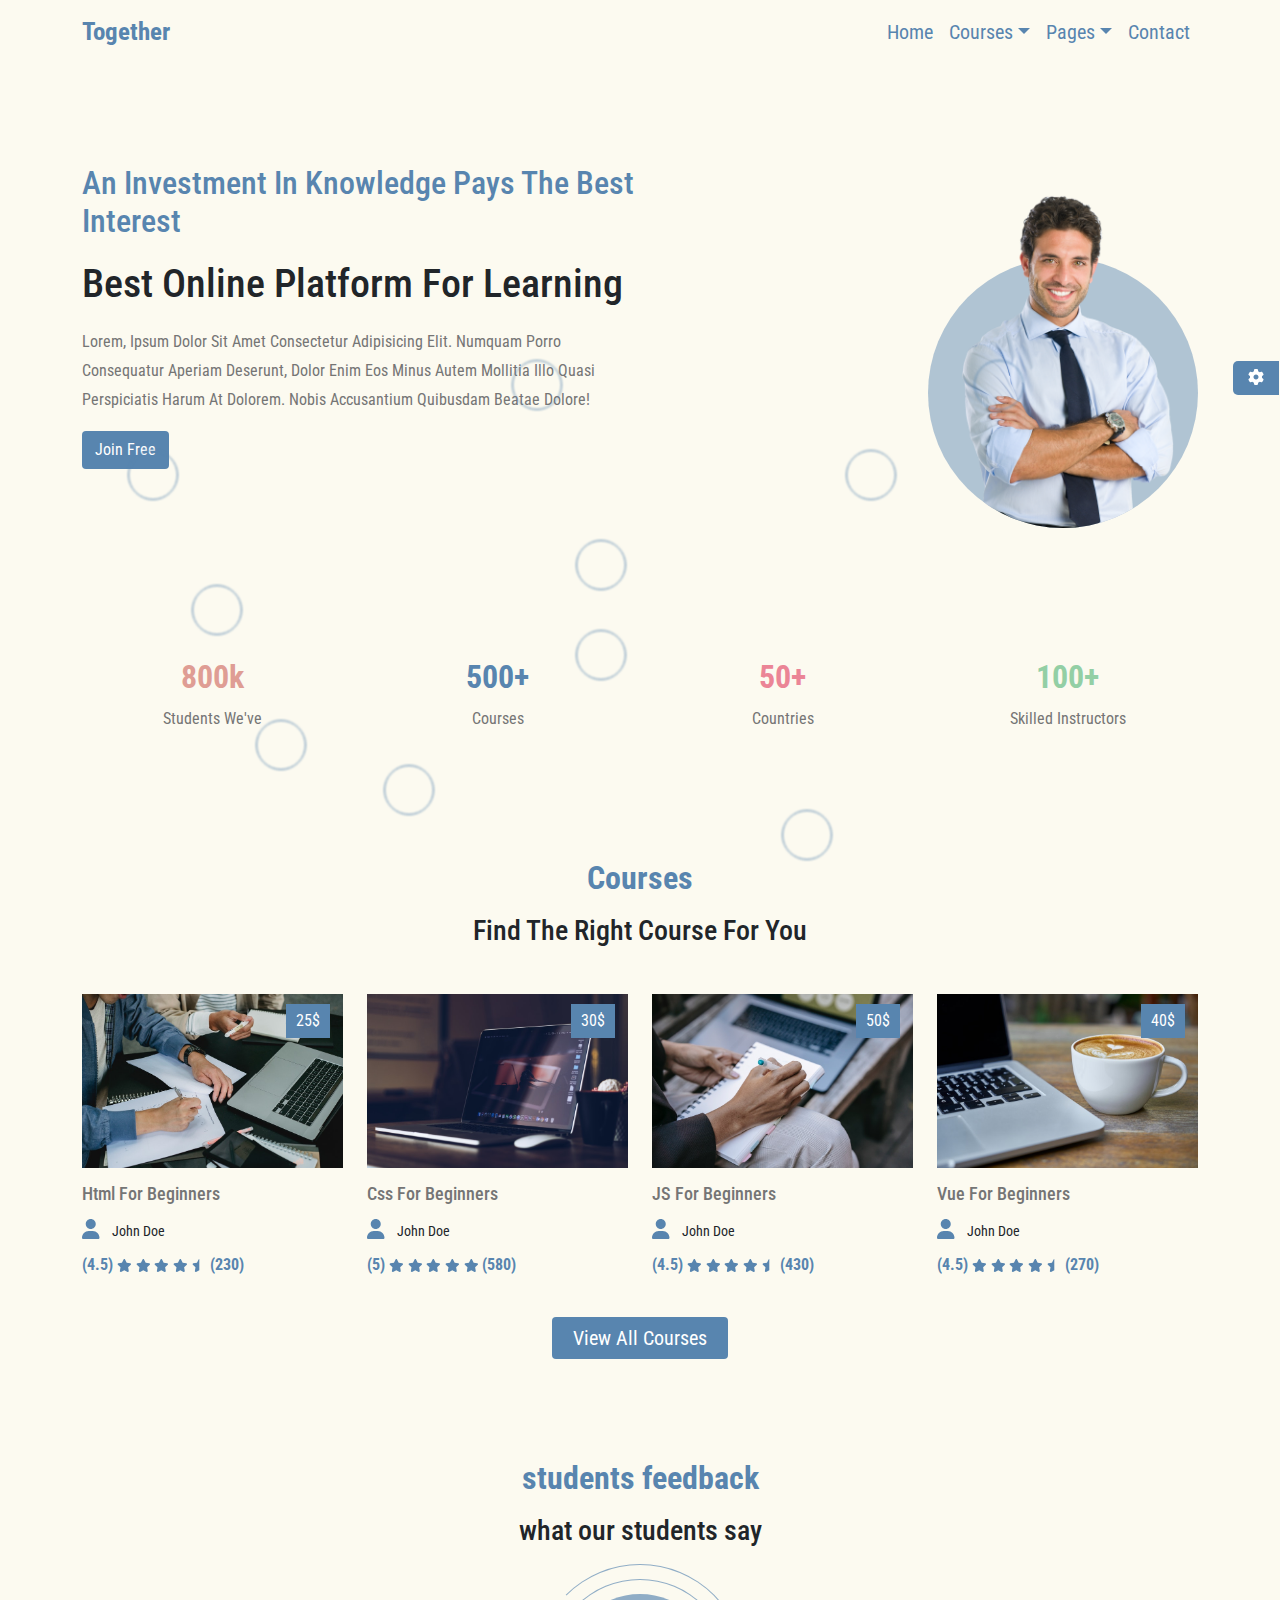
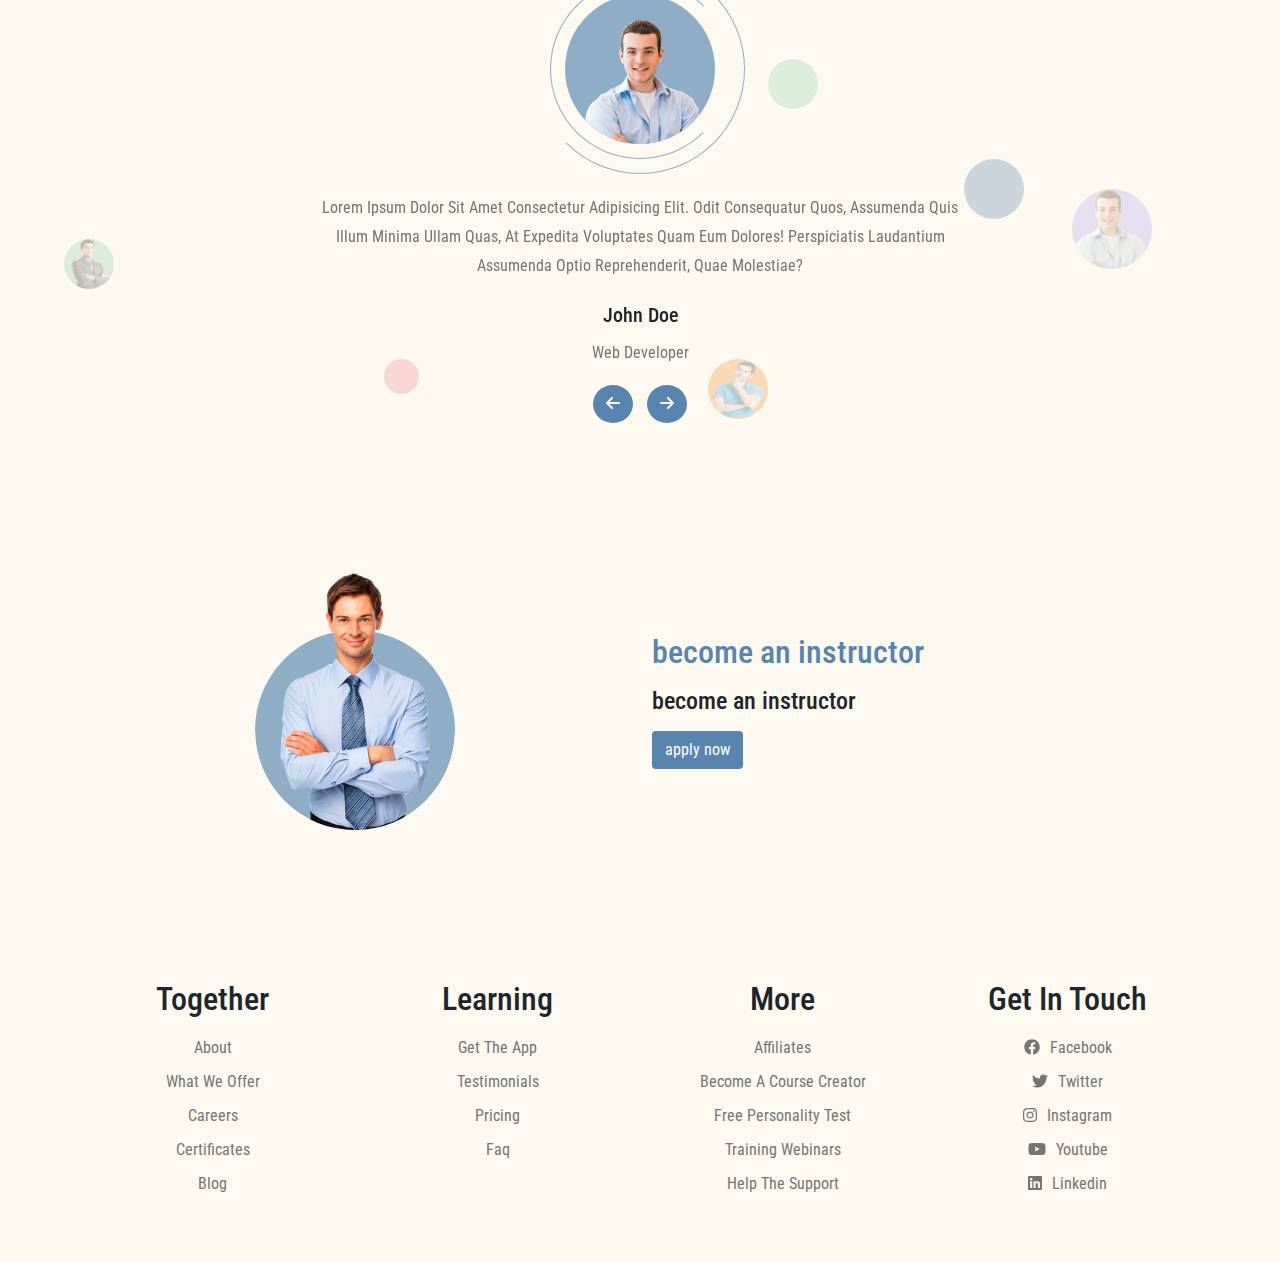
==== commit 6ae4c595: "adjustments" ====
--- a/index.html
+++ b/index.html
@@ -366,7 +366,7 @@
                 <div class="colors">
                     <button type="button" data-color="#5885af" data-hovercolor="#90adc6" class="color1 theme-color-item"></button>
                     <button type="button" data-color="#df9d94" data-hovercolor="#e7aea6" class="color2 theme-color-item"></button>
-                    <button type="button" data-color="#07BB9C" data-hovercolor="#b3f1c6" class="color3 theme-color-item"></button>
+                    <button type="button" data-color="#2E765E" data-hovercolor="#94b9ad" class="color3 theme-color-item"></button>
                     <button type="button" data-color="#A58CB3" data-hovercolor="#c5b0d1" class="color4 theme-color-item"></button>
                 </div>
             </div>
--- a/css/style.css
+++ b/css/style.css
@@ -1,7 +1,7 @@
 :root {
     --main-color: #5885af;
     --hover-color: #90adc6;
-    --gray-color: rgb(156, 155, 155);
+    --gray-color: rgb(117, 117, 117);
 }
 * {
     transition: all 0.1s ease;
@@ -53,25 +53,38 @@
 }
 header .navbar-collapse .dropdown-menu {
     background-color: inherit;
+    border: unset;
+    
 }
 .navbar-collapse {
     flex-grow: unset;
 }
+header .navbar-collapse .dropdown-menu li {
+    margin: 0 5px;
+}
+header .navbar-collapse .dropdown-menu li a {
+    padding: 2px 10px;
+    width: fit-content
+}
 header .navbar-collapse .dropdown-menu li a:hover {
-    background-color: var(--main-color);
+    background-color: var(--hover-color);
     color: #fff;
 }
 @media (max-width: 991px) {
     header .navbar-collapse {
         background-color: inherit;
         padding: 10px;
-        box-shadow: 0 0 20px -5px var(--main-color);
+        
     }
     header .navbar-collapse .dropdown-menu {
         background-color: inherit;
+        padding: 0;
+    }
+    header .navbar-collapse .dropdown-menu li a {
+        padding: 5px;
     }
     header .navbar-collapse .dropdown-menu li a:hover {
-        background-color: var(--main-color);
+        background-color: var(--hover-color);
         color: #fff;
     }
 }
@@ -101,6 +114,7 @@
     z-index: 1;
     display: flex;
     justify-content: flex-end;
+    
 }
 .banner .banner-img .inner-img {
     width: 270px;
@@ -111,7 +125,9 @@
 .banner .banner-img .inner-img img {
     position: relative;
     z-index: 1;
-    top: 10px;
+    top: 30px;
+    max-width: 80%;
+    left: 5px;
 }
 .banner .banner-img::after {
     content: "";
@@ -124,7 +140,15 @@
     bottom: 0;
     opacity: 0.7;
 }
-
+@media (max-width: 991px) {
+    .banner .banner-img .inner-img img {
+        top: 55px;
+    }
+    .courses .course-item .review {
+        font-size: 12px
+    }
+    
+}
 @media (max-width: 767px) {
     .banner {
         margin-top: 50px;
@@ -149,7 +173,6 @@
     text-align: center;
     padding: 30px 0 10px 0;
     text-transform: capitalize;
-    box-shadow: 0 0 20px -5px var(--hover-color);
     max-width: 100vw;
 }
 .facts .facts-item h2 {
@@ -235,20 +258,25 @@
 }
 .courses .course-item h4 {
     color: var(--gray-color);
-    font-size: 20px;
+    font-size: 18px;
+    margin-top: 10px
 }
 .courses .course-item .user {
     margin-bottom: 10px;
 }
 .courses .course-item .user svg {
     color: var(--main-color);
-    font-size: 25px;
+    font-size: 20px;
 }
 .courses .course-item .user span {
-    margin-left: 20px !important;
+    margin-left: 8px !important;
+    font-size: 14px
 }
 .courses .course-item .review {
-    color: #f5942e;
+    color: var(--main-color);
+}
+.courses .course-item .review svg {
+    font-size: 13px;
 }
 .courses .course-item .review span {
     font-weight: bold;
@@ -405,11 +433,10 @@
 .instructor .become-inst {
     background-color: transparent;
     padding: 50px 0;
-    box-shadow: 0 0 20px -5px var(--main-color);
 }
 .instructor .become-inst .img-box {
-    width: 300px;
-    border-radius: 0 0 150px 150px;
+    width: 200px;
+    border-radius: 0 0 100px 100px;
     overflow: hidden;
     position: relative;
 }
@@ -418,8 +445,8 @@
     position: absolute;
     bottom: 0;
     left: 0;
-    width: 300px;
-    height: 300px;
+    width: 200px;
+    height: 200px;
     border-radius: 50%;
     background-color: var(--hover-color);
     z-index: 1;
@@ -427,7 +454,7 @@
 .instructor .become-inst .img-box img {
     position: relative;
     z-index: 1;
-    width: 210px;
+    width: 150px;
     left: 50%;
     transform: translateX(-50%);
 }
@@ -450,7 +477,7 @@
 
 /* footer */
 footer {
-    margin: 100px 0 50px 0;
+    padding: 100px 0 50px 0;
     text-transform: capitalize;
 }
 footer ul {
@@ -508,7 +535,10 @@
 nav .nav-tabs .nav-link.active {
     background-color: var(--main-color);
     color: #fff;
-    border-color: var(--gray-color);
+    border: 1px solid var(--hover-color)
+}
+nav .nav-tabs .nav-link:hover {
+    border: 1px solid var(--hover-color)
 }
 nav .nav-tabs .nav-link {
     border-radius: 5px;
@@ -545,7 +575,7 @@
     padding: 20px;
     margin-top: 20px;
     border-radius: 5px;
-    box-shadow: 0 0 20px -5px var(--main-color);
+    box-shadow: 0 0 10px -5px var(--main-color);
 }
 @media (max-width: 767px) {
     .course-details-page .course-head,
@@ -584,7 +614,7 @@
     margin: 20px 0;
 }
 .course-details-page .review {
-    color: #f5942e;
+    color: var(--main-color);
 }
 
 .course-details-page .review span:last-child {
@@ -646,7 +676,7 @@
     margin-bottom: 20px;
 }
 .course-details-page .instructor .user-icon {
-    background-color: var(--main-color);
+    background-color: var(--hover-color);
     width: 120px;
     height: 120px;
     border-radius: 50%;
@@ -685,18 +715,24 @@
 }
 .course-details-page .reviews .progress {
     padding: 0;
+    width: calc(100% - 200px);
 }
 .course-details-page .reviews .progress .progress-bar {
     background-color: var(--main-color);
+    
 }
 .course-details-page .reviews .all-rate svg {
-    color: #f5942e;
+    color: var(--main-color);
 }
 .course-details-page .reviews .bars {
     margin-bottom: 50px;
 }
+.course-details-page .reviews .bars span {
+    width: 100px;
+}
 .course-details-page .reviews .bars span:first-child {
-    color: #f5942e;
+    color: var(--main-color);
+    
 }
 .course-details-page .reviews .all-rate span:last-child {
     color: var(--gray-color);
@@ -711,7 +747,7 @@
     display: flex;
     justify-content: center;
     align-items: center;
-    background-color: var(--main-color);
+    background-color: var(--hover-color);
 }
 .course-details-page .reviews .review-details .review-user svg {
     color: #fff;
@@ -722,7 +758,7 @@
     color: var(--gray-color);
 }
 .course-details-page .reviews .review-details .rev-det svg {
-    color: #f5942e;
+    color: var(--main-color);
 }
 .course-details-page .reviews .btn {
     background-color: var(--main-color);
@@ -731,6 +767,9 @@
     width: fit-content;
     padding: 5px 40px;
     margin-top: 30px;
+}
+.course-details-page .reviews .btn:hover {
+    background-color: var(--hover-color);
 }
 .course-details-page .aside {
     height: fit-content;
@@ -836,7 +875,11 @@
 #videoModal .btn-close svg {
     color: #fff;
 }
-
+@media (max-width: 991px) {
+    .course-details-page .reviews .stars svg {
+        font-size: 12px;
+    }
+}
 @media (max-width: 767px) {
     .course-details-page .aside .course-features li::before {
         top: 10px;
@@ -855,6 +898,7 @@
 .signup .signup-box input,
 .contact .contact-box input {
     margin: 20px 0;
+    border: 1px solid var(--main-color)
 }
 .login .login-box input:focus,
 .signup .signup-box input:focus,
@@ -868,6 +912,10 @@
     text-decoration: none;
     color: var(--main-color);
 }
+.login .login-box a:hover,
+.signup .signup-box a:hover {
+    color: var(--hover-color)
+}
 .login .login-box p,
 .signup .signup-box p {
     color: var(--gray-color);
@@ -878,13 +926,16 @@
     color: #fff;
     font-weight: bold;
     width: 100%;
-    margin-top: 20px;
+    margin: 10px 0;
 }
 .signup .signup-box button:hover,
 .contact .contact-box button:hover {
     background-color: var(--hover-color);
 }
-
+textarea.form-control {
+    border: 1px solid var(--main-color);
+    caret-color: var(--main-color);
+}
 .contact .get-touch {
     margin-top: 20px;
 }
@@ -916,7 +967,7 @@
     top: 0;
     right: -30vw;
     z-index: 3;
-    box-shadow: 5px 5px 5px 5px var(--main-color);
+    border: 1px solid var(--main-color);
     padding: 20px;
     transition: all 0.5s ease-in-out;
 }
@@ -962,7 +1013,7 @@
     background-color: #df9d94;
 }
 .switcher .theme-colors .color3 {
-    background-color: #93cfa5;
+    background-color: #2E765E;
 }
 .switcher .theme-colors .color4 {
     background-color: #a58cb3;
@@ -987,7 +1038,7 @@
 }
 .dark-ground {
     background-color: #303437 !important;
-    color: #fff;
+    color: var(--gray-color);
 }
 
 /* glass effect */
@@ -998,7 +1049,7 @@
     background-image: linear-gradient(
         to right,
         var(--main-color),
-        var(--gray-color)
+        var(--hover-color)
     );
 }
 body.glass-effect::before {
